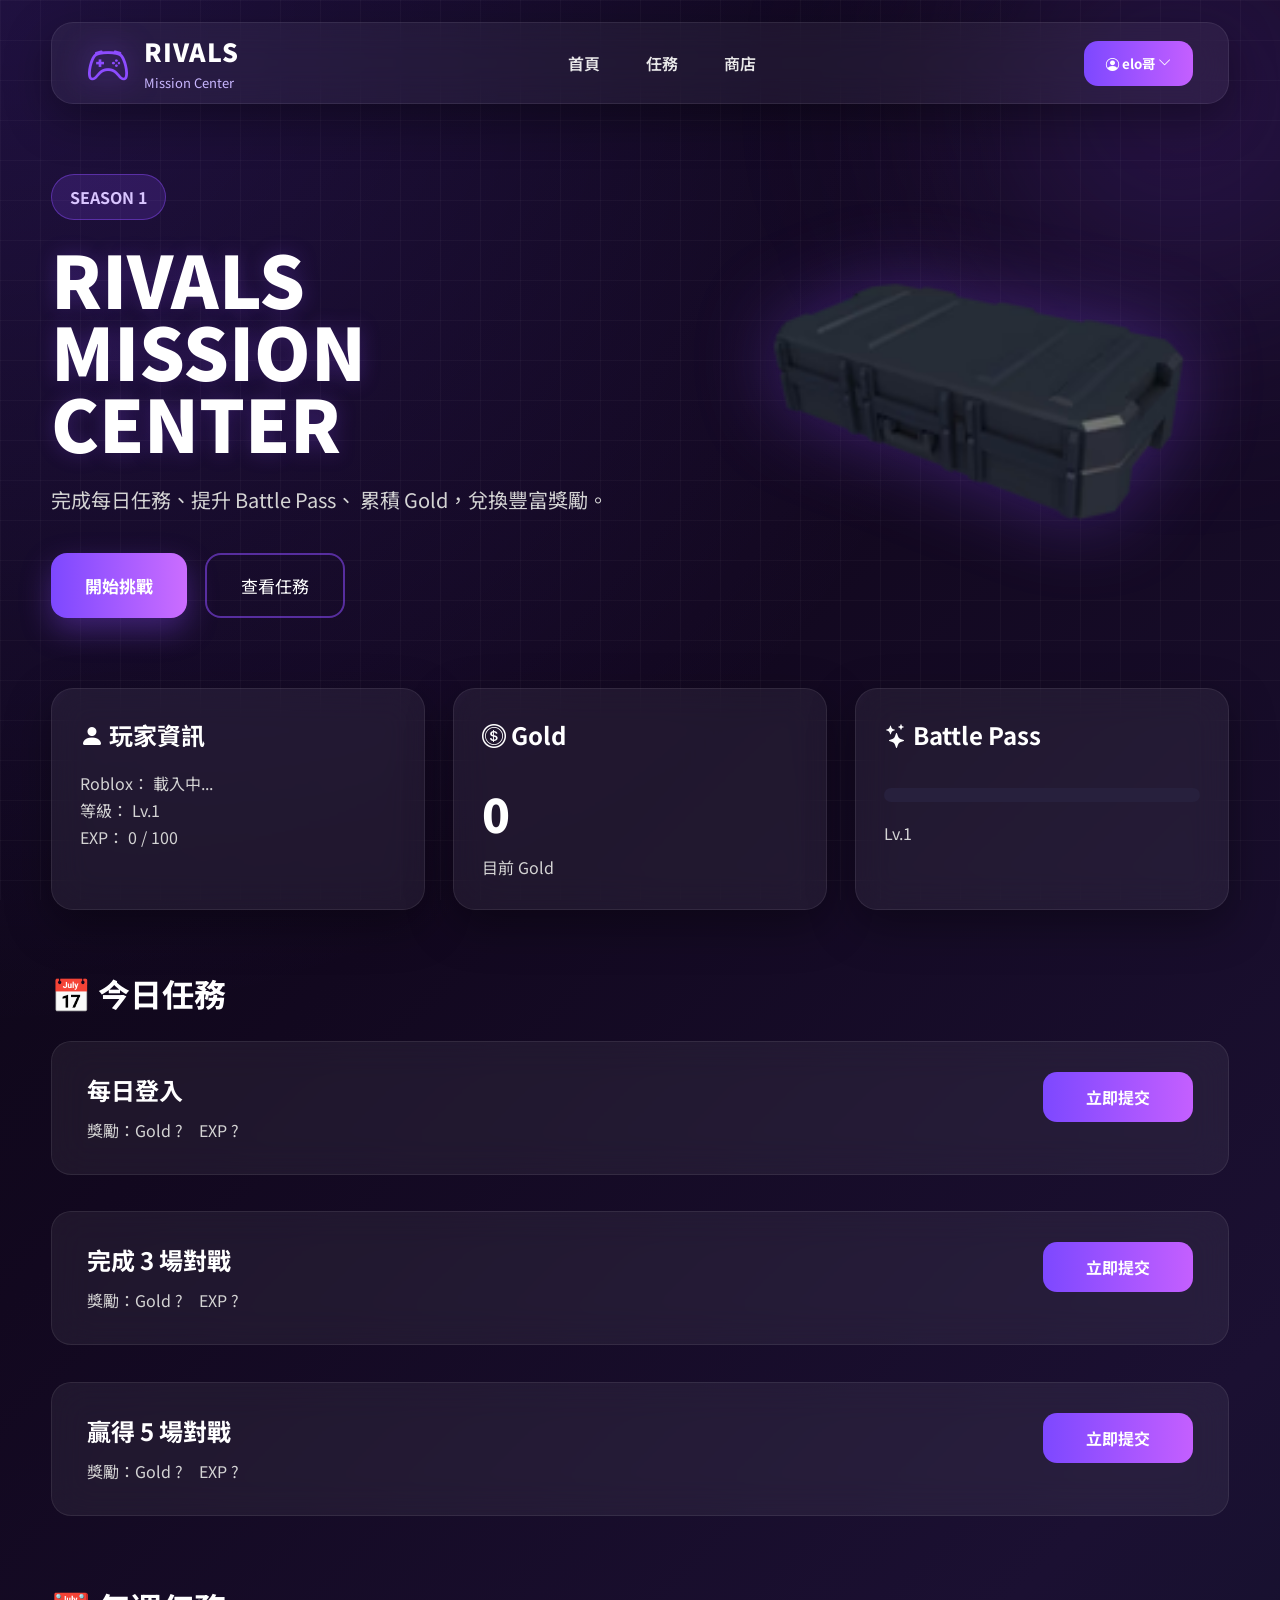
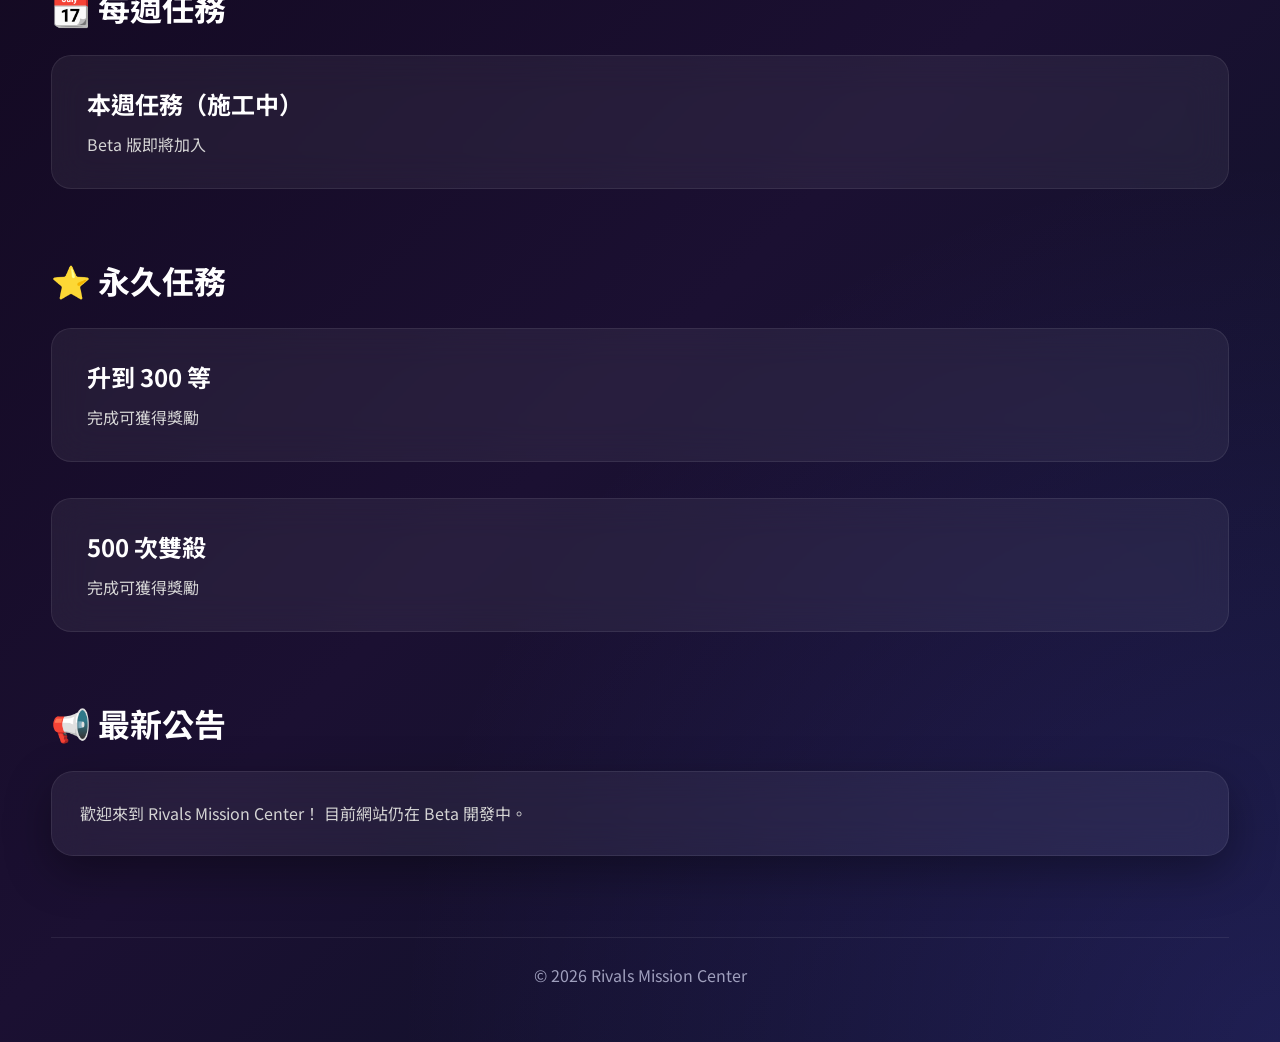
==== index.html @ f759c396 "Update index.html" ====
<!DOCTYPE html>
<html lang="zh-TW">

<head>

    <meta charset="UTF-8">

    <meta name="viewport" content="width=device-width, initial-scale=1.0">

    <title>Rivals Mission Center</title>

    <link rel="stylesheet" href="css/style.css">

    <link rel="stylesheet"
        href="https://cdn.jsdelivr.net/npm/bootstrap-icons@1.13.1/font/bootstrap-icons.min.css">

    <link href="https://fonts.googleapis.com/css2?family=Noto+Sans+TC:wght@300;400;500;700;900&display=swap"
        rel="stylesheet">

</head>

<body>

<!-- Navbar -->

<nav class="navbar">

    <a class="logo" href="index.html">

        <i class="bi bi-controller"></i>

        <div>

            <h2>RIVALS</h2>

            <span>Mission Center</span>

        </div>

    </a>

    <ul class="nav-links">

        <li><a href="index.html">首頁</a></li>

        <li><a href="missions.html">任務</a></li>

        <li><a href="shop.html">商店</a></li>

    </ul>

<div class="user-menu">

    <button class="btn"  id="userBtn">
        <i class="bi bi-person-circle"></i>
        <span id="username">elo哥</span>
        <i class="bi bi-chevron-down" id="dropdownArrow"></i>
    </button>

    <div class="dropdown-menu" id="dropdownMenu">

        <div class="dropdown-header">

            <i class="bi bi-person-circle"></i>

            <div>
                <h4 id="dropdownUsername">elo哥</h4>
                <span>Closed Beta</span>
            </div>

        </div>

        <hr>

        <a href="player.html">
            <i class="bi bi-person"></i>
            玩家中心
        </a>

        <button id="editProfileBtn">
            <i class="bi bi-pencil"></i>
            編輯資料
        </button>

        <hr>

        <button id="logoutBtn">
            <i class="bi bi-box-arrow-right"></i>
            登出
        </button>

    </div>

</div>

</nav>

<!-- Hero -->

<header class="hero">

    <div class="hero-left">

        <span class="season-badge">

            SEASON 1

        </span>

        <h1>

            RIVALS<br>

            MISSION CENTER

        </h1>

        <p>

            完成每日任務、提升 Battle Pass、
            累積 Gold，兌換豐富獎勵。

        </p>

        <div class="hero-buttons">

            <button id="startBtn">

                開始挑戰

            </button>

            <button
            class="outline-btn"
            onclick="window.location.href='missions.html'">

            查看任務

            </button>

        </div>

    </div>

    <div class="hero-right">

        <img src="images/items/skincase.png" alt="Skin Case">

    </div>

</header>

<main>

<!-- Dashboard -->

<section class="dashboard">

<div class="card">

<h2>

<i class="bi bi-person-fill"></i>

玩家資訊

</h2>

<p>
Roblox：
<span id="homeRoblox">
載入中...
</span>
</p>

<p>
等級：
<span id="homeLevel">
Lv.1
</span>
</p>

<p>
EXP：
<span id="homeExp">
0 / 100
</span>
</p>

</div>

<div class="card">

<h2>

<i class="bi bi-coin"></i>

Gold

</h2>

<h1 id="homeGold">

0

</h1>

<p>目前 Gold</p>

</div>

<div class="card">

<h2>

<i class="bi bi-stars"></i>

Battle Pass

</h2>

<div class="progress">

<div
class="progress-bar"
id="homeBPBar"
style="width:0%">
</div>

</div>

<p id="homeBPLevel">

Lv.1

</p>

</div>

</section>

<!-- Daily -->

<section class="mission-section">

<h2>

📅 今日任務

</h2>

<div class="mission-list">

<div class="mission">

<div>

<h3>每日登入</h3>

<p>獎勵：Gold ?　EXP ?</p>

</div>

<button class="btn" onclick="window.location.href='submit.html?id=D001'">

立即提交

</button>

</div>

<div class="mission">

<div>

<h3>完成 3 場對戰</h3>

<p>獎勵：Gold ?　EXP ?</p>

</div>

<button class="btn" onclick="window.location.href='submit.html?id=D002'">

立即提交

</button>

</div>

<div class="mission">

<div>

<h3>贏得 5 場對戰</h3>

<p>獎勵：Gold ?　EXP ?</p>

</div>

<button class="btn" onclick="window.location.href='submit.html?id=D003'">

立即提交

</button>

</div>

</div>

</section>

<!-- Weekly -->

<section class="mission-section">

<h2>

📆 每週任務

</h2>

<div class="mission-list">

<div class="mission">

<div>

<h3>本週任務（施工中）</h3>

<p>Beta 版即將加入</p>

</div>

</div>

</div>

</section>

<!-- Permanent -->

<section class="mission-section">

<h2>

⭐ 永久任務

</h2>

<div class="mission-list">

<div class="mission">

<div>

<h3>升到 300 等</h3>

<p>完成可獲得獎勵</p>

</div>

</div>

<div class="mission">

<div>

<h3>500 次雙殺</h3>

<p>完成可獲得獎勵</p>

</div>

</div>

</div>

</section>

<!-- Announcement -->

<section class="mission-section">

<h2>

📢 最新公告

</h2>

<div class="card">

<p>

歡迎來到 Rivals Mission Center！

目前網站仍在 Beta 開發中。

</p>

</div>

</section>

</main>

<footer>

<p>

© 2026 Rivals Mission Center

</p>

</footer>

<!-- Edit Profile Modal -->

<div class="modal" id="editModal">

    <div class="modal-content">

        <h2>編輯個人資料</h2>

        <label>暱稱：</label>
        <input type="text" id="editNickname">

        <label>Roblox 使用者名稱：</label>
        <input type="text" id="editRoblox">

        <label>Discord ID：</label>
        <input type="text" id="editDiscord">

        <div class="modal-buttons">

            <button id="cancelEdit">取消</button>

            <button class="btn" id="saveProfile">
                儲存
            </button>

        </div>

    </div>

</div>

<script src="js/script.js"></script>

</body>

</html>
---- css/style.css ----
/* ===========================================
   Rivals Mission Center
   Beta 3 UI
=========================================== */

@import url('https://fonts.googleapis.com/css2?family=Noto+Sans+TC:wght@300;400;500;700;900&display=swap');

*{

    margin:0;

    padding:0;

    box-sizing:border-box;

    font-family:"Noto Sans TC",sans-serif;

}

:root{

    --bg:#090714;

    --bg2:#130821;

    --card:rgba(255,255,255,.06);

    --border:rgba(255,255,255,.08);

    --primary:#8d4cff;

    --primary2:#c45fff;

    --text:#ffffff;

    --text2:#d4d4d4;

    --success:#45d483;

    --warning:#ffc247;

    --danger:#ff6464;

    --radius:22px;

    --shadow:0 15px 45px rgba(0,0,0,.35);

}

/* ===========================================
   Body
=========================================== */

html{

    scroll-behavior:smooth;

}

body{

    color:var(--text);

    background:

    radial-gradient(circle at top left,#7d3cff33,transparent 35%),

    radial-gradient(circle at bottom right,#6f4cff33,transparent 30%),

    linear-gradient(135deg,#080610,#12081f,#1b1032,#0b1327);

    min-height:100vh;

    overflow-x:hidden;

    position:relative;

}

/* ===========================================
   科技背景
=========================================== */

body::before{

    content:"";

    position:fixed;

    inset:0;

    background-image:

    linear-gradient(rgba(255,255,255,.03) 1px,transparent 1px),

    linear-gradient(90deg,rgba(255,255,255,.03) 1px,transparent 1px);

    background-size:40px 40px;

    pointer-events:none;

    z-index:-2;

}

body::after{

    content:"";

    position:fixed;

    width:700px;

    height:700px;

    background:radial-gradient(circle,#8d4cff33,transparent 70%);

    filter:blur(80px);

    top:-250px;

    right:-250px;

    z-index:-3;

}

/* ===========================================
   Scrollbar
=========================================== */

::-webkit-scrollbar{

    width:12px;

}

::-webkit-scrollbar-track{

    background:#120b20;

}

::-webkit-scrollbar-thumb{

    background:linear-gradient(

    180deg,

    #7d48ff,

    #c56fff

    );

    border-radius:999px;

}

::-webkit-scrollbar-thumb:hover{

    background:#b868ff;

}

/* ===========================================
   文字反白
=========================================== */

::selection{

    background:#8d4cff;

    color:white;

}

/* ===========================================
   共用
=========================================== */

img{

    max-width:100%;

    user-select:none;

}

button{

    font-family:inherit;

}

a{

    color:inherit;

    text-decoration:none;

}

main{

    width:92%;

    margin:auto;

}

/* ===========================================
   動畫
=========================================== */

@keyframes float{

    0%{

        transform:translateY(0px);

    }

    50%{

        transform:translateY(-10px);

    }

    100%{

        transform:translateY(0px);

    }

}

@keyframes fadeUp{

    from{

        opacity:0;

        transform:translateY(25px);

    }

    to{

        opacity:1;

        transform:translateY(0);

    }

}

@keyframes glow{

    0%{

        box-shadow:0 0 0 rgba(141,76,255,0);

    }

    50%{

        box-shadow:0 0 35px rgba(141,76,255,.45);

    }

    100%{

        box-shadow:0 0 0 rgba(141,76,255,0);

    }

}

/* ===========================================
   Navbar
=========================================== */

.navbar{

    width:min(1400px,92%);

    height:82px;

    margin:22px auto;

    padding:0 35px;

    display:flex;

    justify-content:space-between;

    align-items:center;

    background:rgba(255,255,255,.05);

    border:1px solid rgba(255,255,255,.08);

    backdrop-filter:blur(18px);

    border-radius:22px;

    box-shadow:var(--shadow);

    position:sticky;

    top:20px;

    z-index:999;

}

.logo{

    display:flex;

    align-items:center;

    gap:15px;

    transition:.3s;

}

.logo:hover{

    transform:scale(1.03);

}

.logo i{

    font-size:42px;

    color:var(--primary);

    filter:drop-shadow(0 0 15px rgba(141,76,255,.6));

}

.logo h2{

    font-size:25px;

    font-weight:900;

    letter-spacing:1px;

}

.logo span{

    font-size:13px;

    color:#c9b7ff;

}

.nav-links{

    display:flex;

    align-items:center;

    gap:10px;

    list-style:none;

}

.nav-links a{

    padding:12px 18px;

    border-radius:14px;

    color:#e9e9e9;

    transition:.25s;

    font-weight:600;

}

.nav-links a:hover{

    background:rgba(141,76,255,.18);

    color:white;

}

.nav-links a.active{

    background:linear-gradient(90deg,#7d48ff,#c45fff);

}

.login-btn{

    padding:13px 24px;

}

/* ===========================================
   Hero
=========================================== */

.hero{

    width:min(1400px,92%);

    margin:70px auto;

    display:grid;

    grid-template-columns:1.1fr .9fr;

    align-items:center;

    gap:60px;

    animation:fadeUp .8s ease;

}

.hero-left{

    display:flex;

    flex-direction:column;

}

.season-badge{

    display:inline-flex;

    align-items:center;

    width:max-content;

    padding:10px 18px;

    border-radius:999px;

    background:rgba(141,76,255,.18);

    border:1px solid rgba(141,76,255,.45);

    color:#d9c5ff;

    margin-bottom:22px;

    font-weight:700;

}

.hero h1{

    font-size:72px;

    line-height:1;

    font-weight:900;

    margin-bottom:24px;

    text-shadow:0 0 20px rgba(141,76,255,.25);

}

.hero p{

    font-size:20px;

    color:var(--text2);

    line-height:1.8;

    max-width:620px;

    margin-bottom:35px;

}

.hero-buttons{

    display:flex;

    gap:18px;

    flex-wrap:wrap;

}

.hero-buttons button{

    cursor:pointer;

    transition:.25s;

}

.hero-buttons button:hover{

    transform:translateY(-4px);

}

.hero-buttons button:active{

    transform:scale(.96);

}

#startBtn{

    border:none;

    padding:18px 34px;

    border-radius:16px;

    color:white;

    font-size:17px;

    font-weight:700;

    background:linear-gradient(90deg,#7d48ff,#cb6dff);

    box-shadow:0 12px 30px rgba(141,76,255,.35);

}

.outline-btn{

    border:2px solid rgba(141,76,255,.55);

    background:transparent;

    color:white;

    padding:18px 34px;

    border-radius:16px;

    font-size:17px;

}

.outline-btn:hover{

    background:rgba(141,76,255,.12);

}

.hero-right{

    display:flex;

    justify-content:center;

    align-items:center;

}

.hero-right img{

    width:430px;

    animation:float 4s ease-in-out infinite;

    filter:drop-shadow(0 0 40px rgba(141,76,255,.35));

}

/* ===========================================
   Dashboard
=========================================== */

.dashboard{

    display:grid;

    grid-template-columns:repeat(auto-fit,minmax(280px,1fr));

    gap:28px;

    margin-bottom:60px;

    align-items:stretch;

}

/* ===========================================
   Card
=========================================== */

.card{

    background:var(--card);

    border:1px solid var(--border);

    border-radius:var(--radius);

    padding:28px;

    backdrop-filter:blur(18px);

    transition:.3s;

    box-shadow:var(--shadow);

    overflow:hidden;

    position:relative;

    display:flex;

    flex-direction:column;

    height:100%;

}

.card::before{

    content:"";

    position:absolute;

    left:-40%;

    top:-60%;

    width:180px;

    height:180px;

    background:radial-gradient(circle,#8d4cff33,transparent 70%);

    transition:.4s;

}

.card:hover{

    transform:translateY(-8px);

    border-color:#8d4cff;

    box-shadow:

    0 20px 45px rgba(0,0,0,.35),

    0 0 35px rgba(141,76,255,.22);

}

.card:hover::before{

    transform:scale(1.3);

}

.card h1{

    font-size:46px;

    margin-top:10px;

    margin-bottom:8px;

    font-weight:900;

}

.card h2{

    font-size:24px;

    margin-bottom:18px;

}

.card h3{

    margin-bottom:12px;

}

.card p{

    color:var(--text2);

    line-height:1.7;

}

.card ul{

    padding-left:18px;

    line-height:2;

}

/* ===========================================
   Progress Bar
=========================================== */

.progress{

    width:100%;

    height:14px;

    background:#27203d;

    border-radius:999px;

    overflow:hidden;

    margin:18px 0;

}

.progress-bar{

    width:0%;

    height:100%;

    border-radius:999px;

    background:

    linear-gradient(

    90deg,

    #7d48ff,

    #c45fff,

    #ff7de3

    );

    transition:.5s;

    box-shadow:0 0 18px rgba(141,76,255,.45);

}

/* ===========================================
   Mission
=========================================== */

.mission-section{

    margin-bottom:60px;

}

.mission-section h2{

    font-size:32px;

    margin-bottom:25px;

}

.mission-list{

    display:flex;

    flex-direction:column;

    gap:28px;

}

.mission{

    background:var(--card);

    border:1px solid var(--border);

    border-radius:20px;

    padding:30px 35px;

    display:flex;

    justify-content:space-between;

    align-items:flex-start;

    gap:30px;

    margin-bottom:8px;

    transition:.3s;

    backdrop-filter:blur(18px);

}

.mission:hover{

    transform:translateY(-4px);

    border-color:#8d4cff;

    box-shadow:0 0 30px rgba(141,76,255,.18);

}

.mission h3{

    margin-bottom:8px;

}

.mission small{

    display:block;

    margin-top:10px;

    color:#c9b7ff;

}

.mission h3{

    font-size:24px;

    margin-bottom:10px;

    font-weight:700;

}

.mission p{

    margin-top:6px;

    color:var(--text2);

    line-height:1.7;

}

.mission button{

    min-width:150px;

    height:50px;

    font-size:16px;

    flex-shrink:0;

}

/* ===========================
   Primary Button
=========================== */

.btn{

    border:none;

    cursor:pointer;

    color:white;

    font-weight:700;

    padding:13px 22px;

    border-radius:14px;

    background:linear-gradient(
        90deg,
        #7d48ff,
        #c45fff
    );

    transition:.25s;

}

.btn:hover{

    transform:translateY(-3px);

    box-shadow:0 10px 25px rgba(141,76,255,.35);

}

.btn:active{

    transform:scale(.96);

}

/* ===========================================
   Shop
=========================================== */

.shop-btn{

    width:100%;

    margin-top:18px;

}

.discount-tag{

    display:inline-block;

    margin-top:12px;

    padding:7px 14px;

    border-radius:999px;

    background:#ffb34722;

    border:1px solid #ffb34766;

    color:#ffd47c;

    font-size:14px;

    font-weight:700;

}

/* ===========================================
   Input
=========================================== */

input{

    width:100%;

    padding:15px 18px;

    border-radius:15px;

    border:1px solid rgba(255,255,255,.12);

    background:rgba(255,255,255,.05);

    color:white;

    outline:none;

    transition:.25s;

    font-size:16px;

}

input:focus{

    border-color:#8d4cff;

    box-shadow:0 0 20px rgba(141,76,255,.25);

}

/* ===========================================
   Footer
=========================================== */

footer{

    width:min(1400px,92%);

    margin:80px auto 30px;

    padding:25px;

    text-align:center;

    color:#9f9fbd;

    border-top:1px solid rgba(255,255,255,.08);

}

/* ===========================================
   Image Hover
=========================================== */

.card img{

    transition:.35s;

}

.card:hover img{

    transform:scale(1.06) rotate(-2deg);

}

/* ===========================================
   Link
=========================================== */

a{

    transition:.25s;

}

a:hover{

    color:#d4b2ff;

}

/* ===========================================
   Glass Section
=========================================== */

.mission-section{

    animation:fadeUp .6s ease;

}

/* ===========================================
   Login Page
=========================================== */

.login-page{

    min-height:75vh;

    display:flex;

    justify-content:center;

    align-items:center;

}

.login-card{

    width:min(480px,95%);

    background:var(--card);

    border:1px solid var(--border);

    border-radius:24px;

    backdrop-filter:blur(20px);

    padding:40px;

    box-shadow:var(--shadow);

}

.login-card h2{

    text-align:center;

    margin-bottom:20px;

}

.login-card p{

    color:var(--text2);

    text-align:center;

    margin-bottom:20px;

}

.login-card input{

    margin-bottom:20px;

}

.login-card button{

    width:100%;

}

/* ===========================================
   Fixed Beta Tag
=========================================== */

.beta-tag{

    position:fixed;

    right:20px;

    bottom:20px;

    background:linear-gradient(90deg,#7d48ff,#c45fff);

    color:white;

    padding:10px 18px;

    border-radius:999px;

    font-size:14px;

    font-weight:700;

    box-shadow:0 10px 30px rgba(141,76,255,.4);

    z-index:9999;

}

/* ===========================================
   Responsive
=========================================== */

@media(max-width:1100px){

.hero{

grid-template-columns:1fr;

text-align:center;

}

.hero-left{

align-items:center;

}

.hero-buttons{

justify-content:center;

}

.hero-right{

margin-top:20px;

}

.hero-right img{

width:320px;

}

}

@media(max-width:900px){

.nav-links{

display:none;

}

.navbar{

padding:0 20px;

}

.logo h2{

font-size:20px;

}

.hero h1{

font-size:52px;

}

.hero p{

font-size:17px;

}

.dashboard{

grid-template-columns:1fr;

}

.mission{

flex-direction:column;

align-items:flex-start;

}

.mission button{

width:100%;

margin-top:15px;

}

}

@media(max-width:600px){

.navbar{

height:72px;

}

.hero{

margin:40px auto;

}

.hero h1{

font-size:40px;

}

.card{

padding:20px;

}

.btn{

    width:100%;

}

.login-btn{

padding:10px 18px;

}

}

/* ===========================================
   Smooth Animation
=========================================== */

.card,
.mission,
.btn,
input,
img{

    will-change:transform;

}

/* ===========================================
   END
=========================================== */

/* ===========================
   Player Dropdown
=========================== */

.user-menu{
    position: relative;
}

.dropdown-menu{

    position: absolute;
    top: calc(100% + 12px);
    right: 0;

    width: 260px;

    background: rgba(18,12,30,.96);
    backdrop-filter: blur(20px);

    border: 1px solid rgba(141,76,255,.35);
    border-radius: 20px;

    overflow: hidden;

    box-shadow:
        0 15px 40px rgba(0,0,0,.35),
        0 0 25px rgba(141,76,255,.15);

    display: none;

    animation: fadeUp .25s ease;

    z-index: 9999;

}

.dropdown-menu.show{
    display:flex;
    flex-direction:column;
}

.dropdown-menu a,
.dropdown-menu button{

    width:100%;

    display:flex;
    align-items:center;
    gap:12px;

    padding:16px 22px;

    background:transparent !important;

    border:none;

    border-radius:0;

    color:white;

    font-size:16px;

    font-weight:600;

    text-align:left;

    cursor:pointer;

    box-shadow:none !important;

    transform:none !important;

    transition:.25s;

}

.dropdown-menu a:hover,
.dropdown-menu button:hover{

    background:rgba(141,76,255,.15);

}

.dropdown-menu button:active{

    transform:none !important;

}

.dropdown-menu hr{

    margin:8px 18px;

    border:none;

    border-top:1px solid rgba(255,255,255,.08);

}

/* 玩家資訊 */

.dropdown-header{

    display:flex;
    align-items:center;
    gap:14px;

    padding:18px;

}

.dropdown-header i{

    font-size:42px;

    color:var(--primary);

}

.dropdown-header h4{

    margin:0;
    font-size:17px;
    font-weight:700;

}

.dropdown-header span{

    font-size:13px;
    color:#b8b8d0;

}

/* ===========================
   Dropdown Arrow
=========================== */

#dropdownArrow{

    display:inline-flex;

    align-items:center;

    justify-content:center;

    transition:transform .25s ease;

}

#dropdownArrow.rotate{

    transform:rotate(180deg);

}

/* ===========================
   Edit Profile Modal
=========================== */

.modal{

    position:fixed;

    inset:0;

    background:rgba(0,0,0,.55);

    backdrop-filter:blur(8px);

    display:none;

    justify-content:center;

    align-items:center;

    z-index:99999;

}

.modal.show{

    display:flex;

}

.modal-content{

    width:min(500px,92%);

    background:rgba(20,15,35,.95);

    border:1px solid rgba(141,76,255,.3);

    border-radius:22px;

    padding:30px;

    box-shadow:0 20px 50px rgba(0,0,0,.45);

}

.modal-content h2{

    margin-bottom:25px;

    text-align:center;

}

.modal-content label{

    display:block;

    margin-top:18px;
    margin-bottom:8px;

    color:#d8d8ff;

}

.modal-buttons{

    display:flex;

    justify-content:flex-end;

    gap:12px;

    margin-top:30px;

}

#cancelEdit{

    background:rgba(255,255,255,.08);

}

#editModal{
    display:none !important;
}

#editModal.show{
    display:flex !important;
}

/* ==========================
   Submit Page
========================== */

.submit-info{

    display:flex;
    flex-direction:column;
    gap:18px;
    margin:25px 0;

}

.submit-item{

    background:#141414;
    border:1px solid rgba(255,255,255,.08);
    border-radius:12px;
    padding:18px;
    transition:.25s;

}

.submit-item:hover{

    border-color:#8b5cf6;
    transform:translateY(-2px);

}

.submit-item span{

    display:block;
    color:#9ca3af;
    font-size:.9rem;
    margin-bottom:8px;

}

.submit-item strong{

    color:white;
    font-size:1.1rem;
    font-weight:700;

}

.submit-note{

    text-align:center;
    color:#bcbcbc;
    margin:20px 0;
    line-height:1.7;

}

.submit-buttons{

    display:flex;
    justify-content:center;
    gap:16px;
    margin-top:20px;
    flex-wrap:wrap;

}

.submit-buttons button{

    min-width:180px;

}

.submit-buttons .btn{

    font-size:1rem;
    padding:14px 24px;

}

.submit-buttons .outline-btn{

    font-size:1rem;
    padding:14px 24px;

}

.card hr{

    border:none;
    border-top:1px solid rgba(255,255,255,.08);
    margin:22px 0;

}
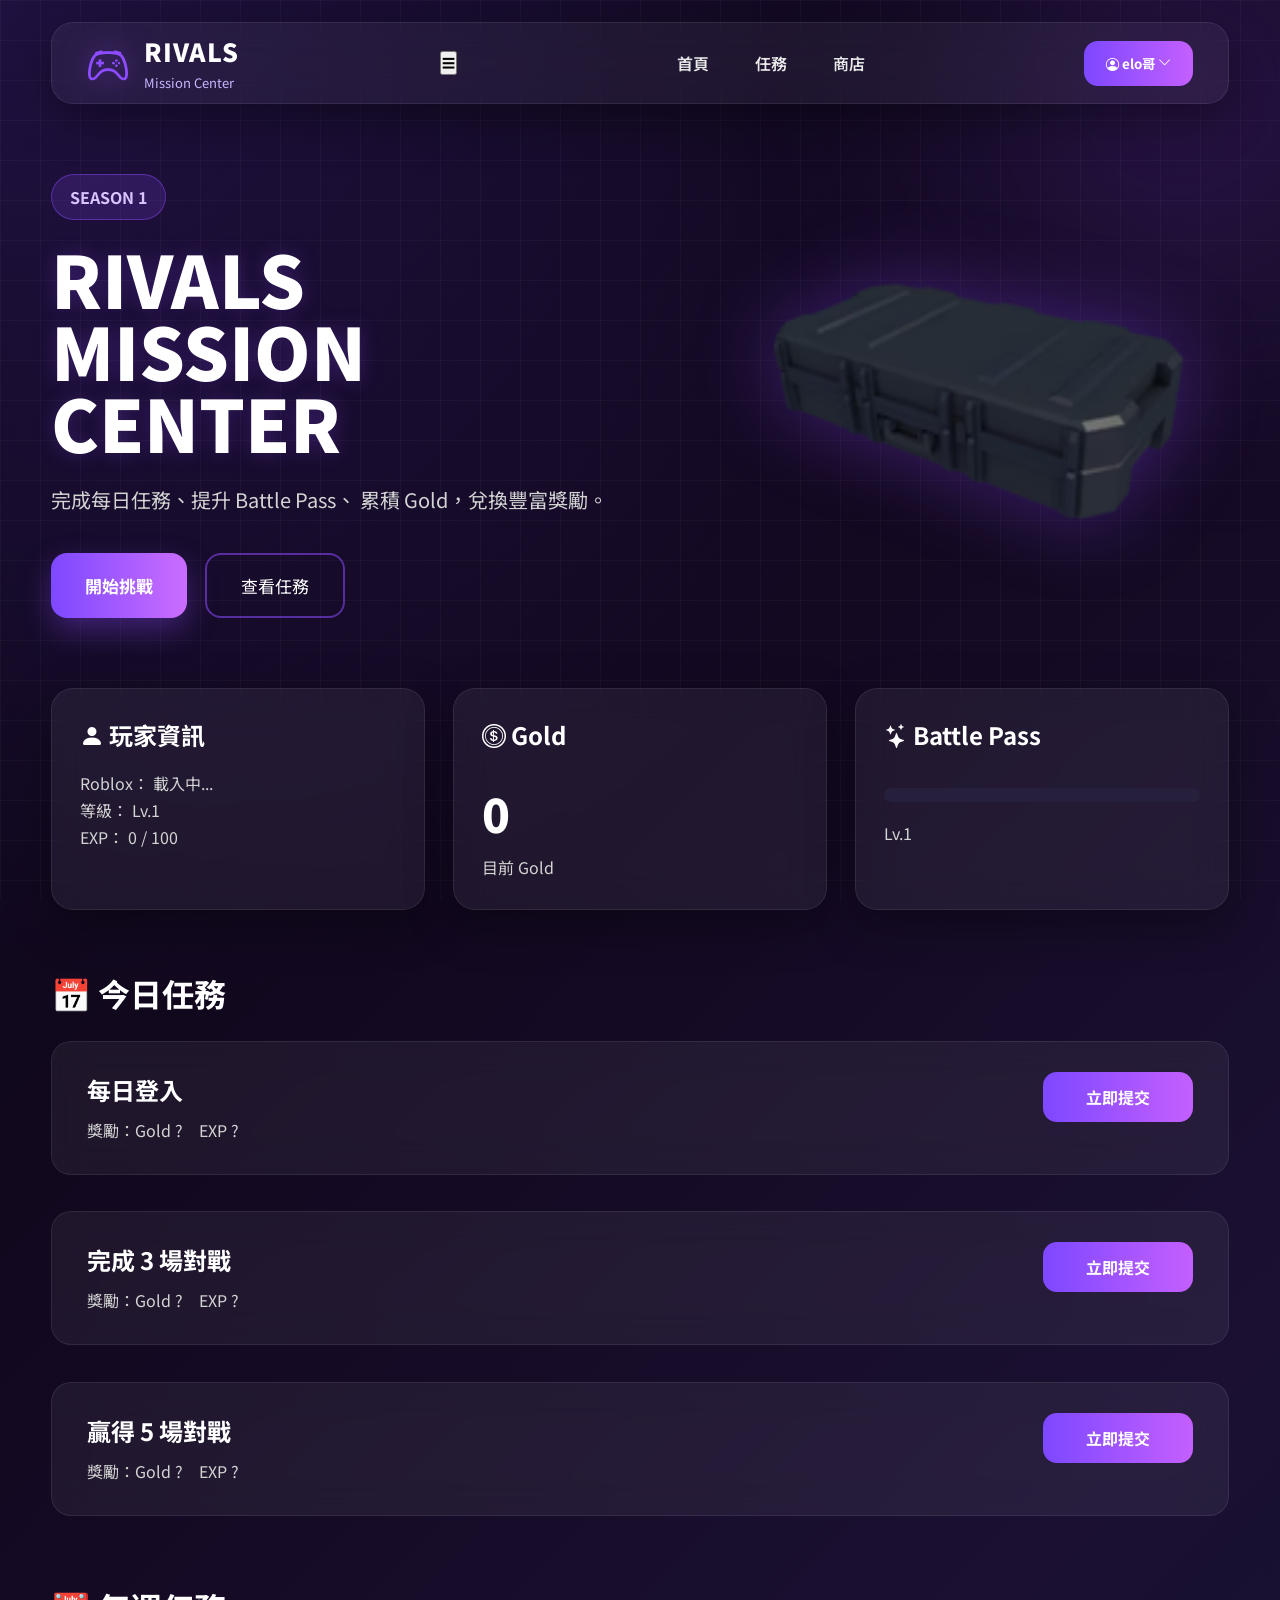
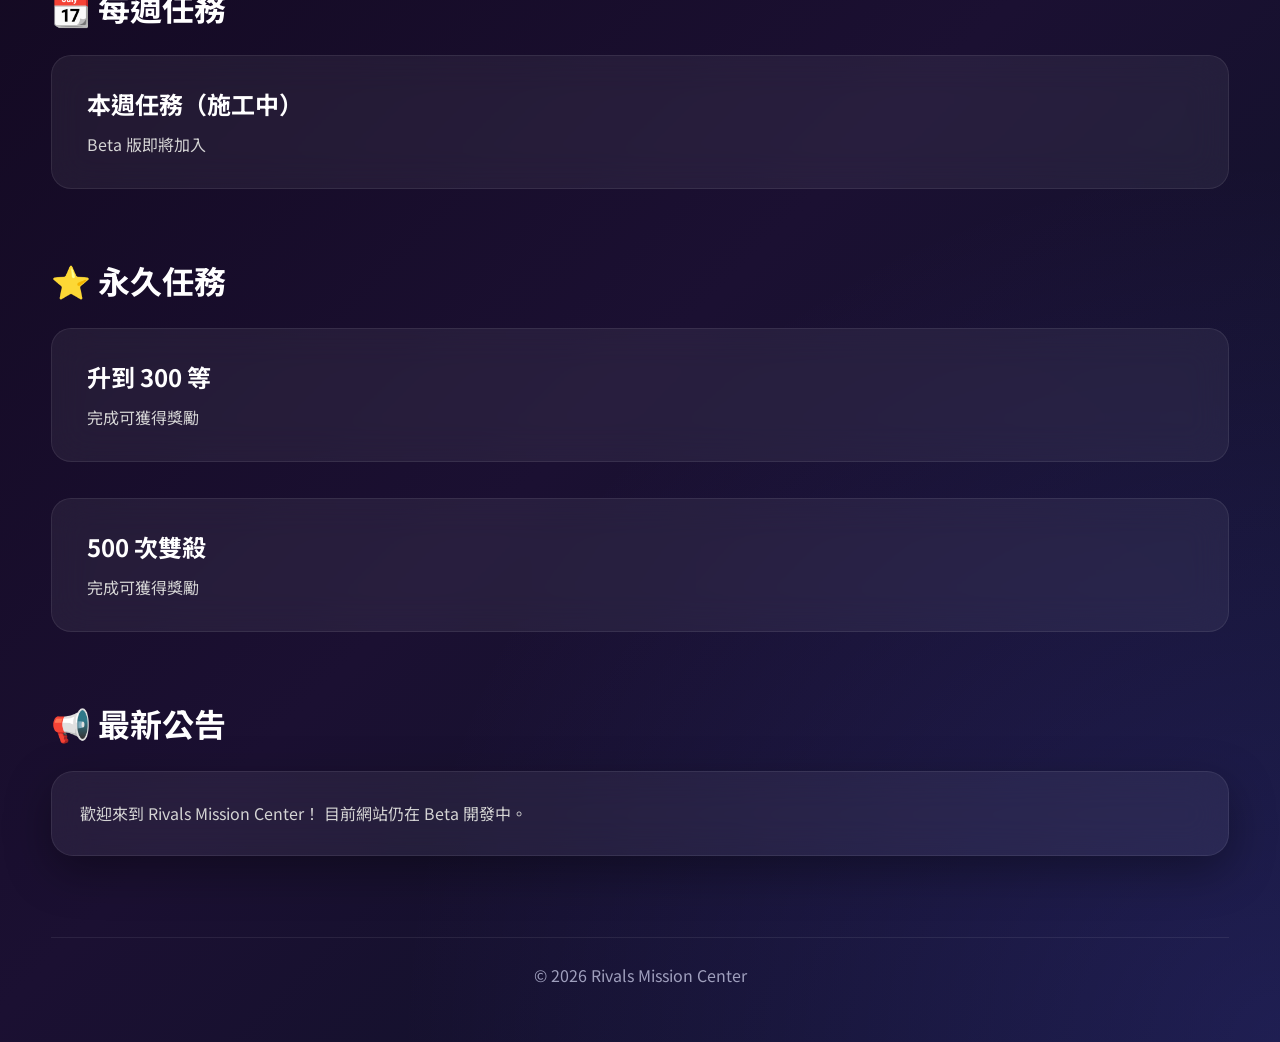
==== commit 59aee8e1: "Update index.html" ====
--- a/index.html
+++ b/index.html
@@ -39,6 +39,10 @@
 
     </a>
 
+    <button id="menuBtn" class="menu-btn">
+        ☰
+    </button>
+    
     <ul class="nav-links">
 
         <li><a href="index.html">首頁</a></li>
--- a/css/style.css
+++ b/css/style.css
@@ -1181,89 +1181,125 @@
 
 @media(max-width:900px){
 
+.navbar{
+
+flex-wrap:wrap;
+
+height:auto;
+
+padding:15px 20px;
+
+gap:15px;
+
+}
+
 .nav-links{
 
-display:none;
-
-}
+display:flex;
+
+width:100%;
+
+justify-content:center;
+
+flex-wrap:wrap;
+
+gap:8px;
+
+order:3;
+
+}
+
+.nav-links a{
+
+padding:10px 14px;
+
+font-size:14px;
+
+}
+
+.logo h2{
+
+font-size:20px;
+
+}
+
+.hero h1{
+
+font-size:52px;
+
+}
+
+.hero p{
+
+font-size:17px;
+
+}
+
+.dashboard{
+
+grid-template-columns:1fr;
+
+}
+
+.mission{
+
+flex-direction:column;
+
+align-items:flex-start;
+
+}
+
+.mission button{
+
+width:100%;
+
+margin-top:15px;
+
+}
+
+}
+
+@media(max-width:600px){
 
 .navbar{
 
-padding:0 20px;
+padding:15px;
 
 }
 
 .logo h2{
 
-font-size:20px;
+font-size:18px;
+
+}
+
+.logo span{
+
+font-size:11px;
+
+}
+
+.hero{
+
+margin:40px auto;
 
 }
 
 .hero h1{
 
-font-size:52px;
-
-}
-
-.hero p{
-
-font-size:17px;
-
-}
-
-.dashboard{
-
-grid-template-columns:1fr;
-
-}
-
-.mission{
-
-flex-direction:column;
-
-align-items:flex-start;
-
-}
-
-.mission button{
+font-size:40px;
+
+}
+
+.card{
+
+padding:20px;
+
+}
+
+.btn{
 
 width:100%;
-
-margin-top:15px;
-
-}
-
-}
-
-@media(max-width:600px){
-
-.navbar{
-
-height:72px;
-
-}
-
-.hero{
-
-margin:40px auto;
-
-}
-
-.hero h1{
-
-font-size:40px;
-
-}
-
-.card{
-
-padding:20px;
-
-}
-
-.btn{
-
-    width:100%;
 
 }
 
@@ -1633,3 +1669,41 @@
     margin:22px 0;
 
 }
+
+@media (max-width: 768px) {
+
+    .navbar {
+
+        flex-wrap: wrap;
+
+        height: auto;
+
+        padding: 15px;
+
+    }
+
+    .nav-links {
+
+        width: 100%;
+
+        justify-content: center;
+
+        margin-top: 10px;
+
+    }
+
+}
+
+@media (max-width: 900px){
+
+    .user-menu{
+
+        width:100%;
+
+        display:flex;
+
+        justify-content:center;
+
+    }
+
+}
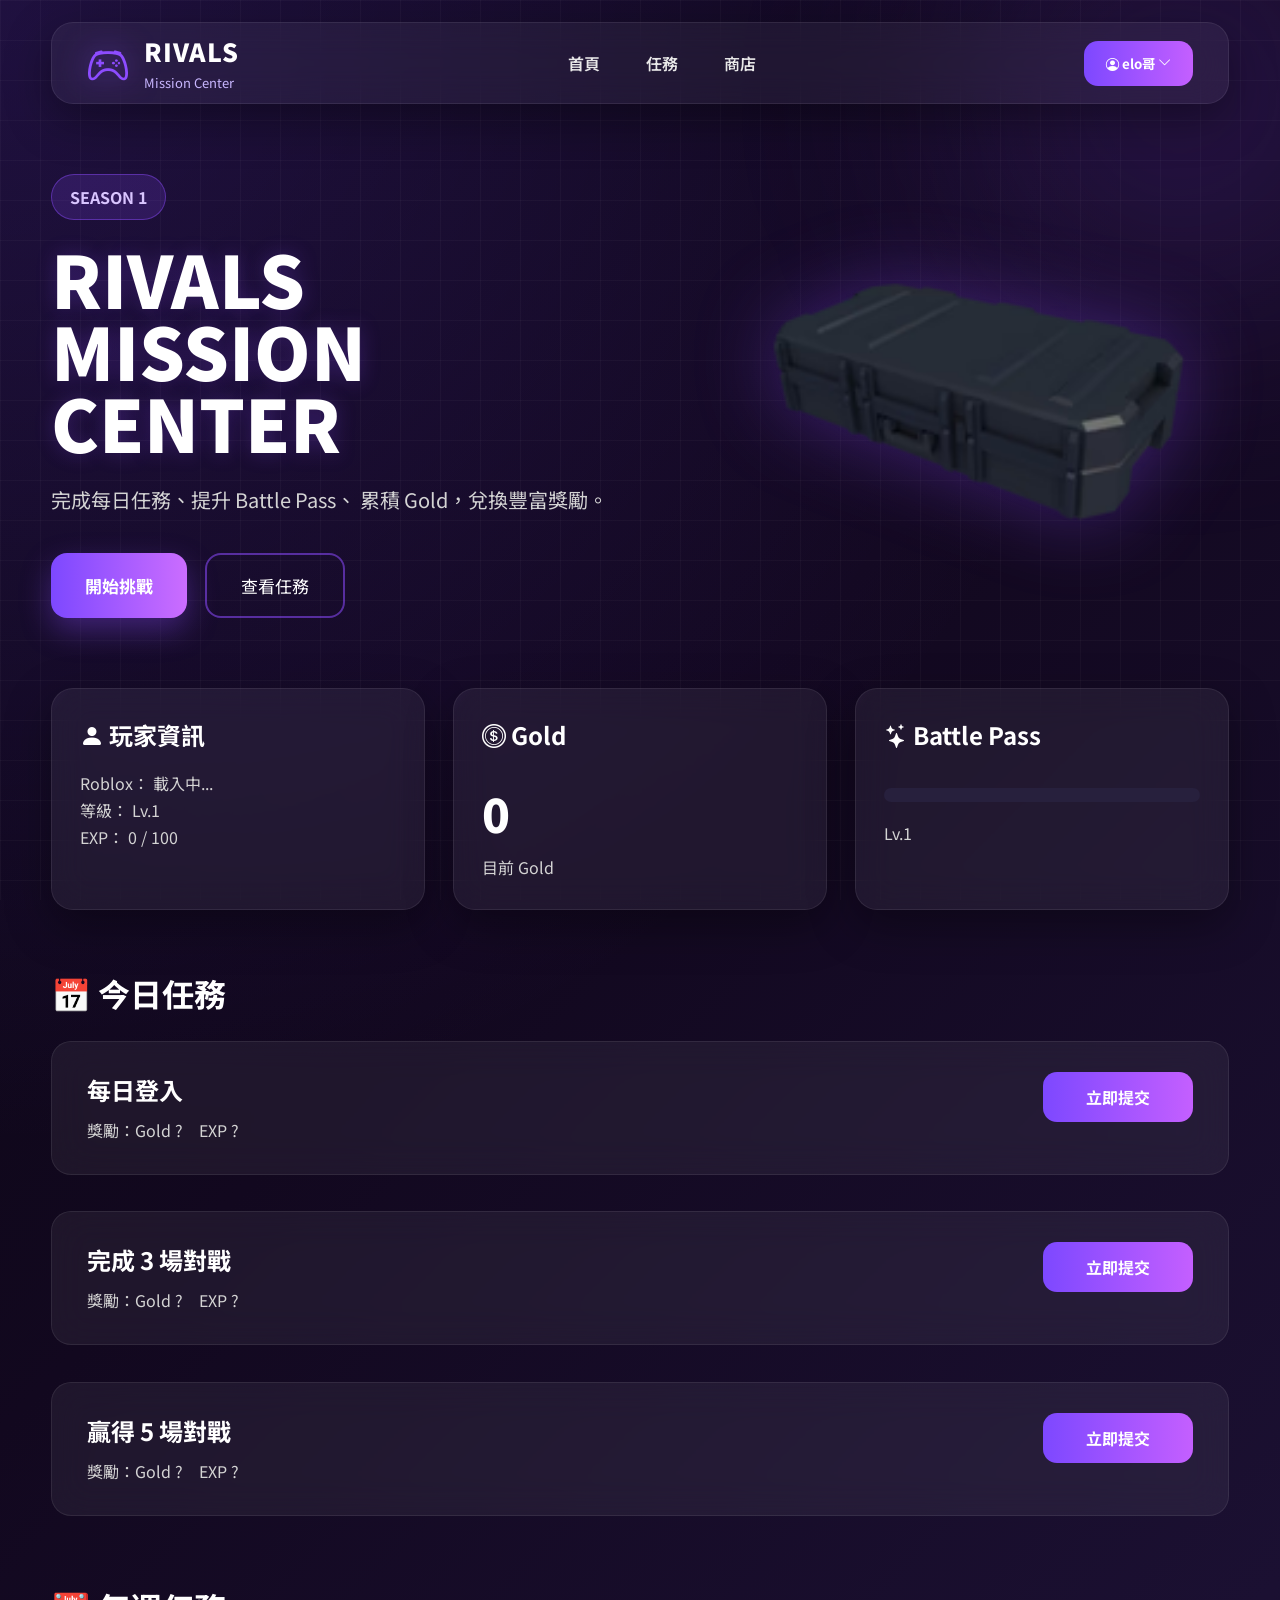
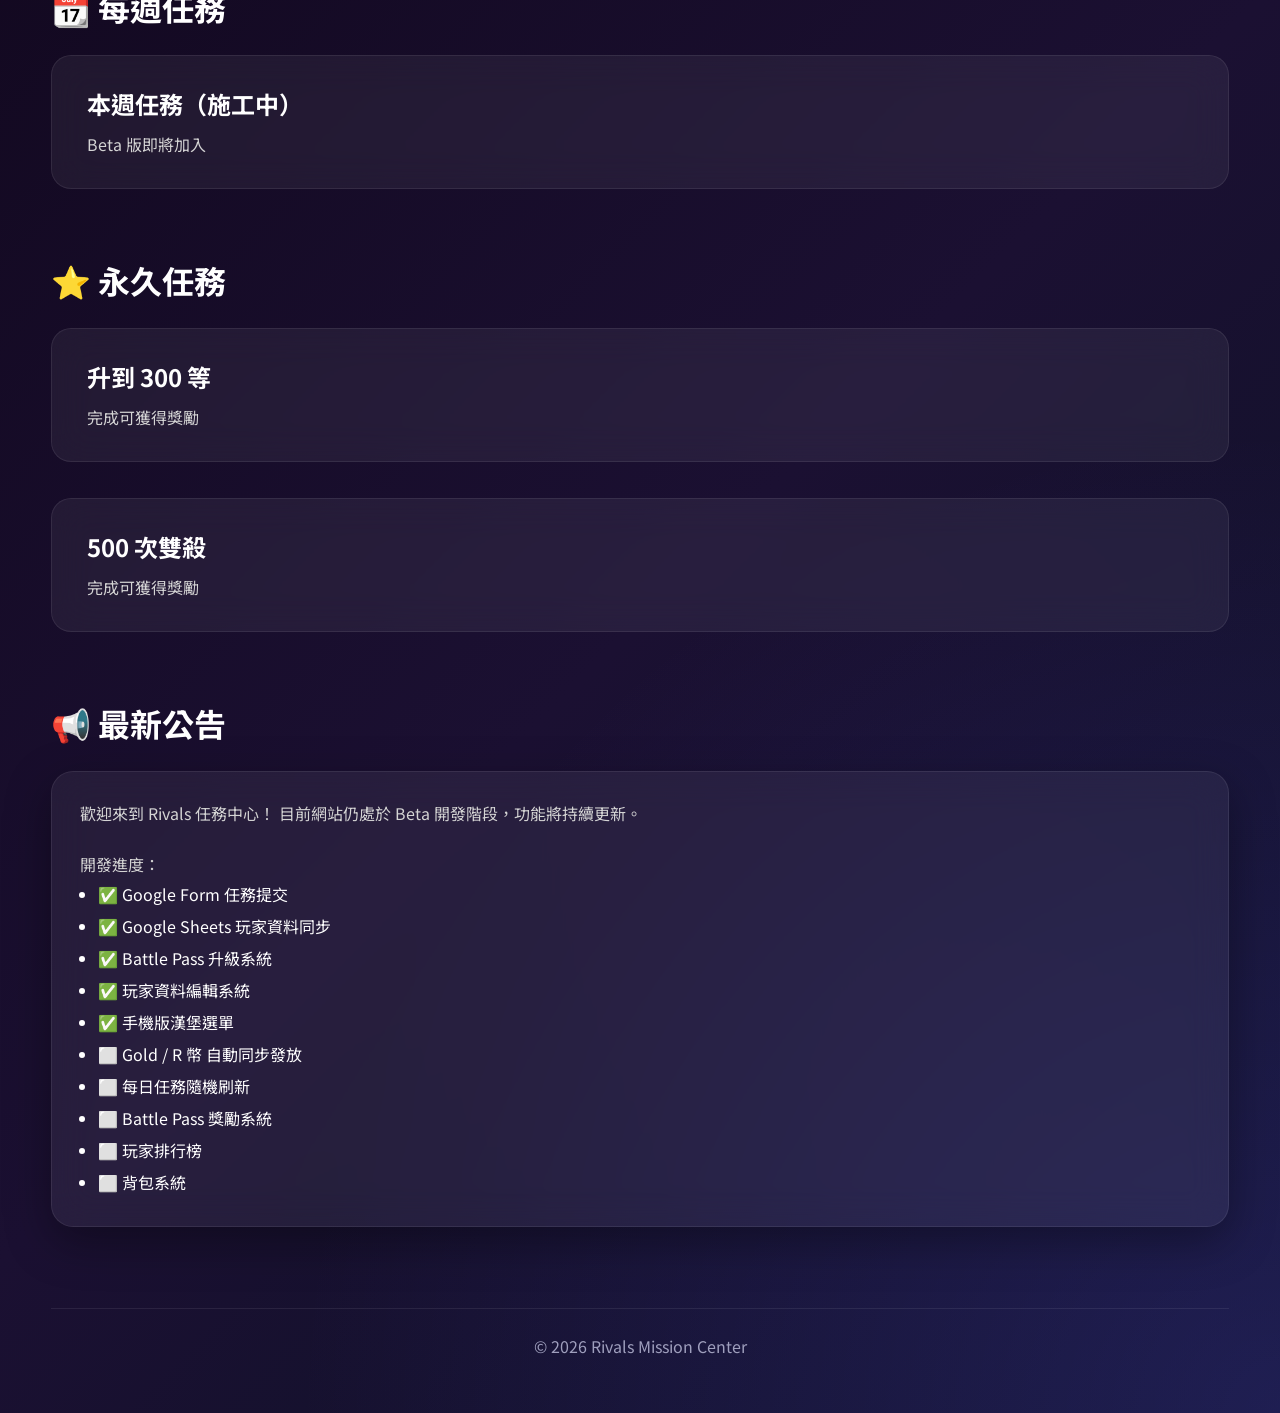
==== commit 95e73e5c: "Update index.html" ====
--- a/index.html
+++ b/index.html
@@ -395,11 +395,43 @@
 
 <p>
 
-歡迎來到 Rivals Mission Center！
-
-目前網站仍在 Beta 開發中。
-
-</p>
+歡迎來到 Rivals 任務中心！
+
+目前網站仍處於 Beta 開發階段，功能將持續更新。
+
+</p>
+
+<br>
+
+<p>
+
+開發進度：
+
+</p>
+
+<ul>
+
+<li>✅ Google Form 任務提交</li>
+
+<li>✅ Google Sheets 玩家資料同步</li>
+
+<li>✅ Battle Pass 升級系統</li>
+
+<li>✅ 玩家資料編輯系統</li>
+
+<li>✅ 手機版漢堡選單</li>
+
+<li>⬜ Gold / R 幣 自動同步發放</li>
+
+<li>⬜ 每日任務隨機刷新</li>
+
+<li>⬜ Battle Pass 獎勵系統</li>
+
+<li>⬜ 玩家排行榜</li>
+
+<li>⬜ 背包系統</li>
+
+</ul>
 
 </div>
 
--- a/css/style.css
+++ b/css/style.css
@@ -1707,3 +1707,51 @@
     }
 
 }
+
+/* ==========================
+   Mobile Menu
+========================== */
+
+.menu-btn{
+
+    display:none;
+
+    border:none;
+
+    background:none;
+
+    color:white;
+
+    font-size:28px;
+
+    cursor:pointer;
+
+}
+
+@media(max-width:900px){
+
+    .menu-btn{
+
+        display:block;
+
+    }
+
+    .nav-links{
+
+        display:none;
+
+        width:100%;
+
+        flex-direction:column;
+
+        margin-top:10px;
+
+    }
+
+    .nav-links.show{
+
+        display:flex;
+
+    }
+
+}
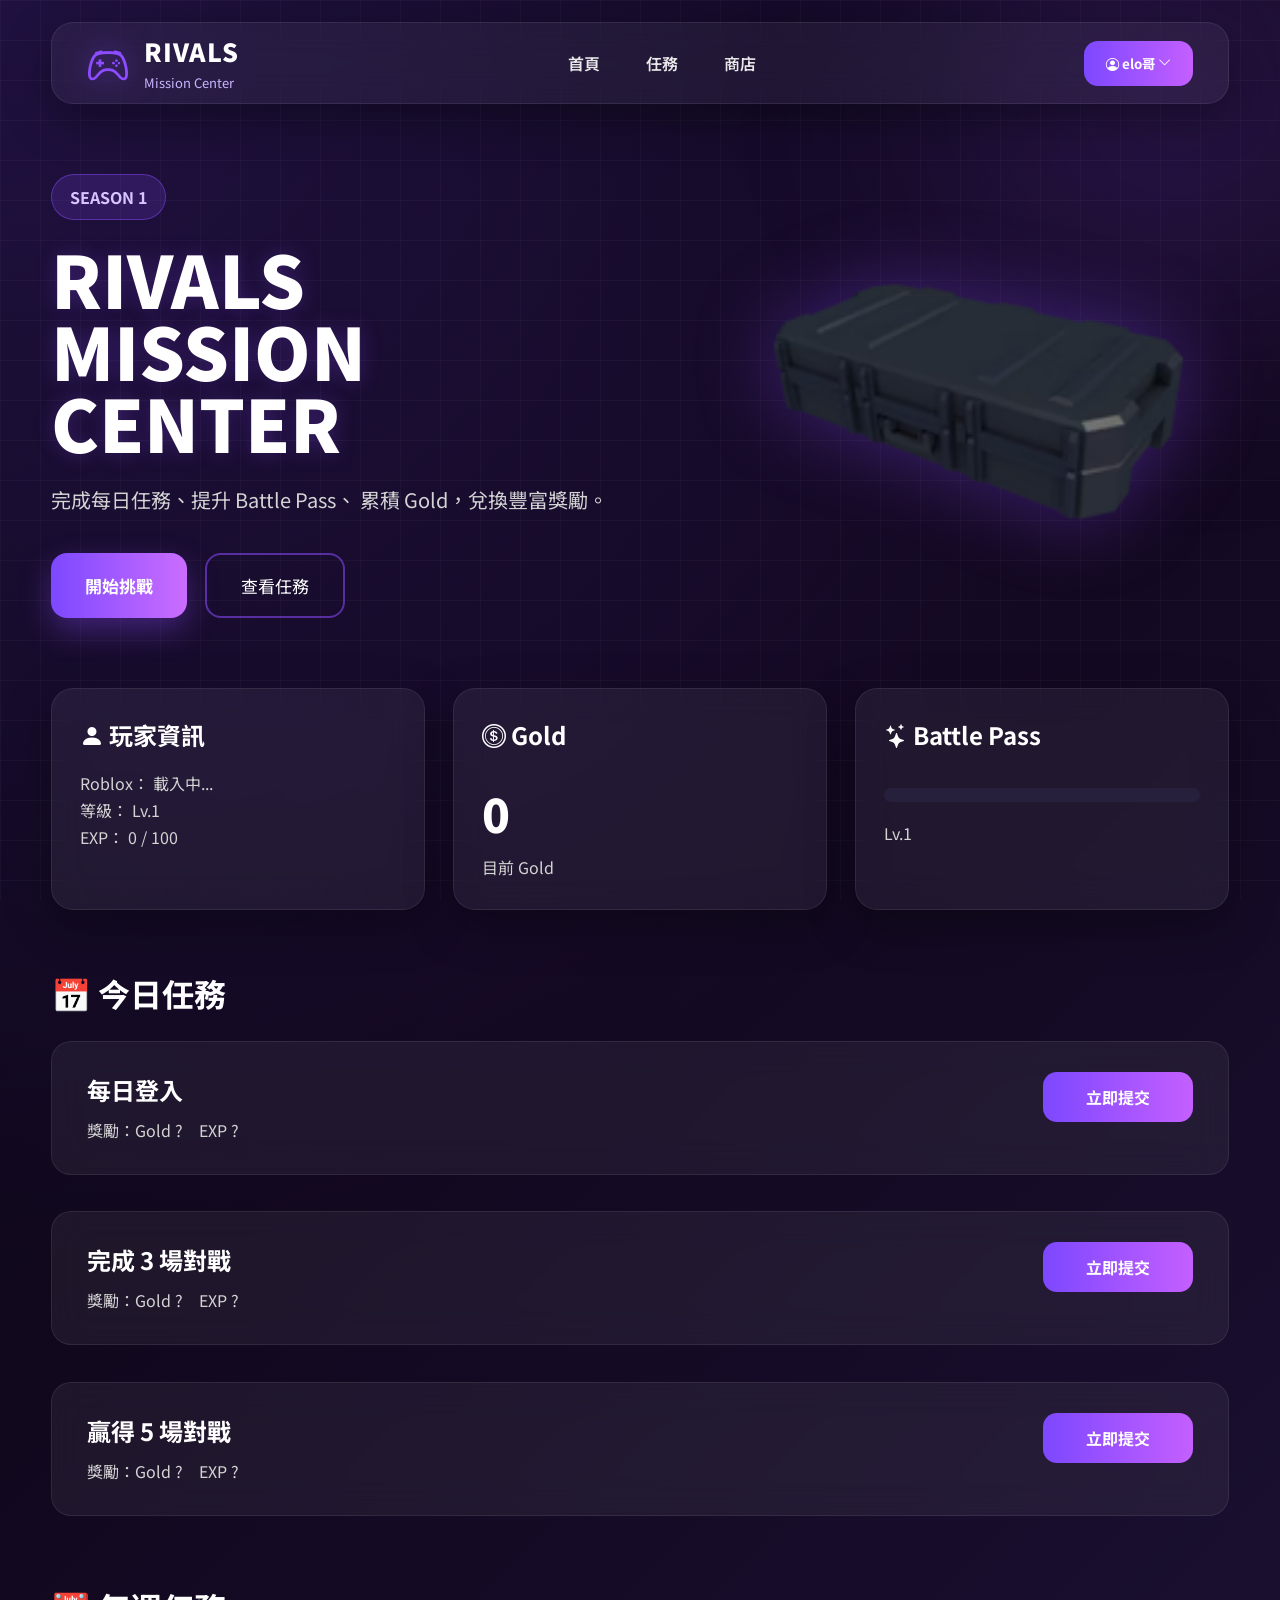
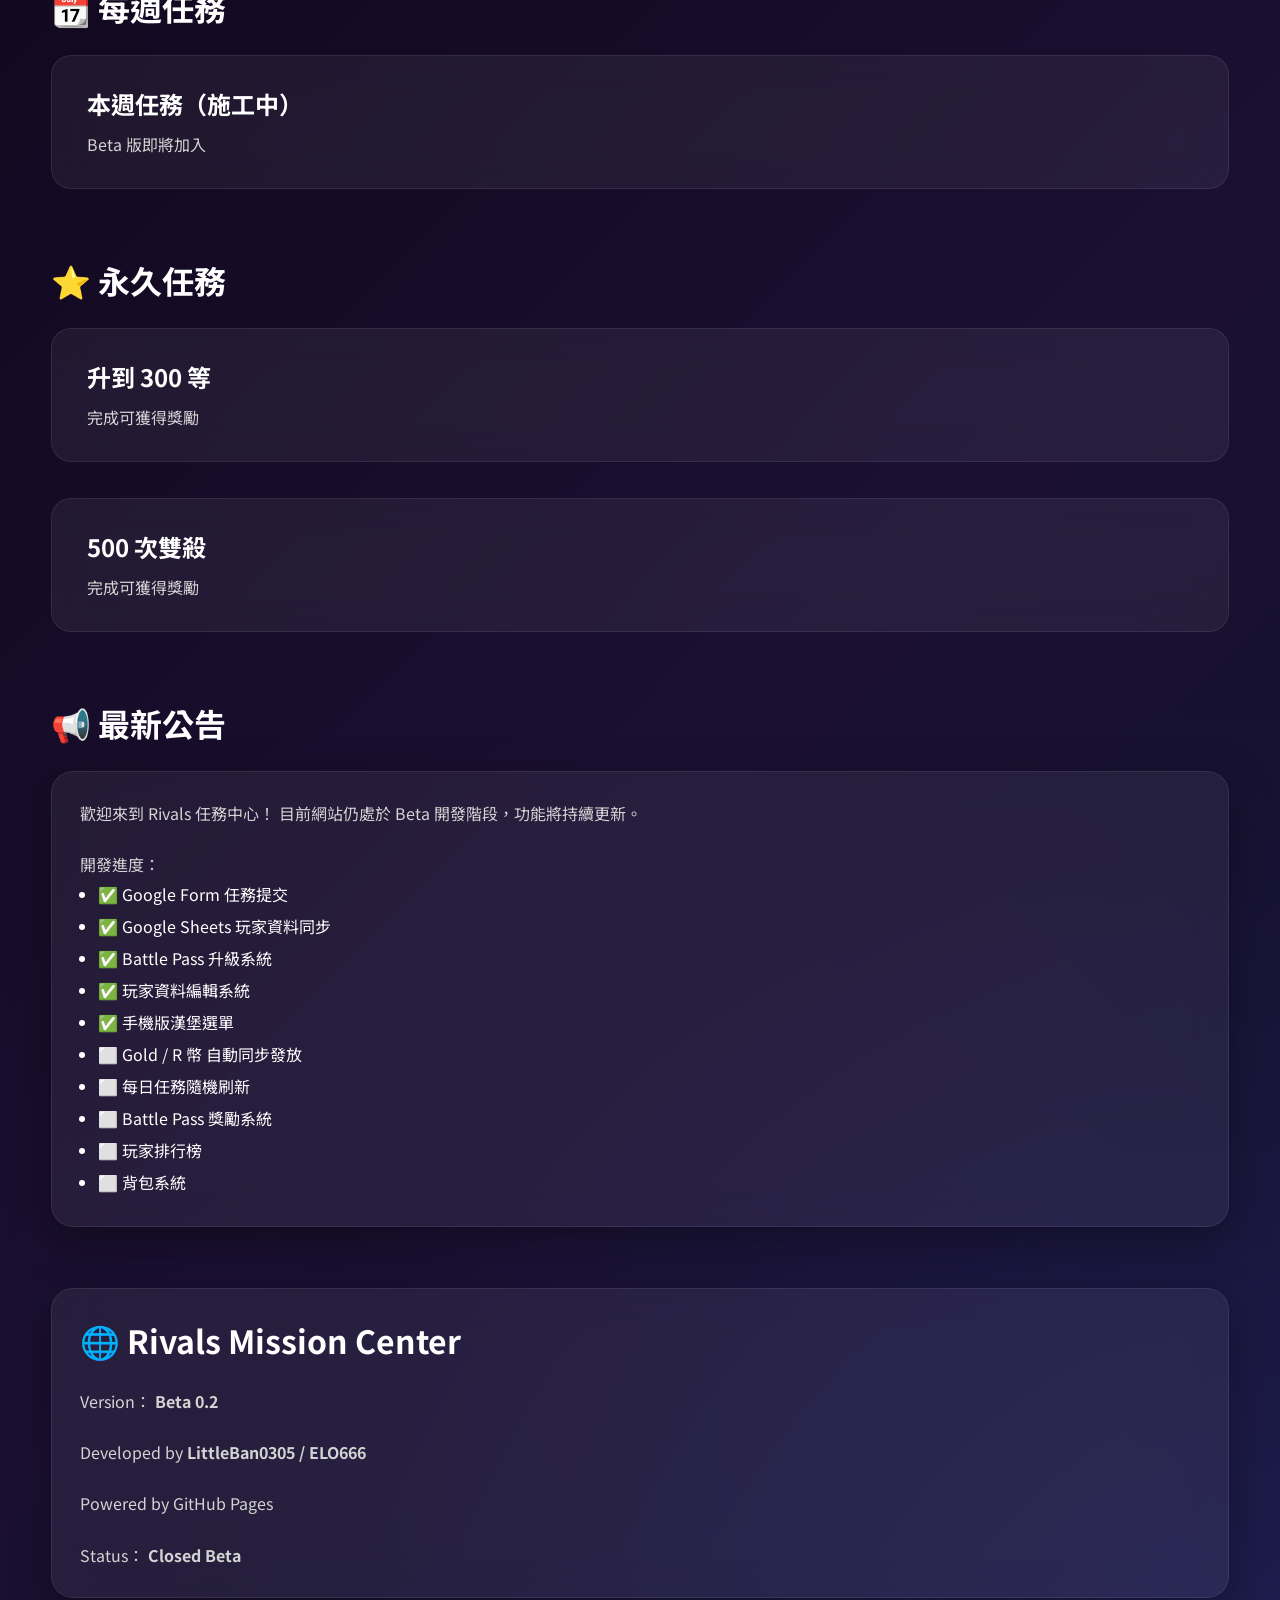
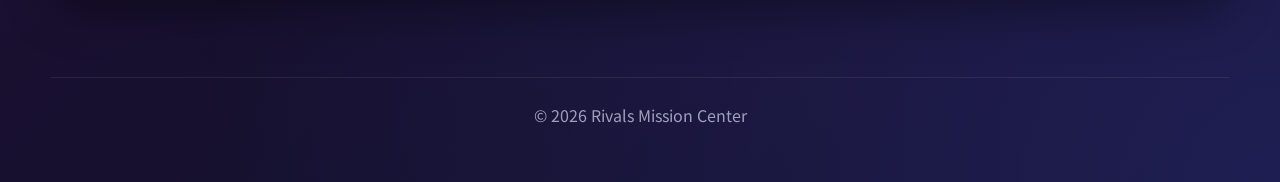
==== commit 9fe7a66f: "Update index.html" ====
--- a/index.html
+++ b/index.html
@@ -437,6 +437,72 @@
 
 </section>
 
+<!-- =======================
+網站資訊
+======================= -->
+
+<section class="mission-section">
+
+<div class="card">
+
+<h2>
+
+🌐 Rivals Mission Center
+
+</h2>
+
+<p>
+
+Version：
+
+<strong>
+
+Beta 0.2
+
+</strong>
+
+</p>
+
+<br>
+
+<p>
+
+Developed by
+
+<strong>
+
+LittleBan0305 / ELO666
+
+</strong>
+
+</p>
+
+<br>
+
+<p>
+
+Powered by GitHub Pages
+
+</p>
+
+<br>
+
+<p>
+
+Status：
+
+<strong>
+
+Closed Beta
+
+</strong>
+
+</p>
+
+</div>
+
+</section>
+
 </main>
 
 <footer>
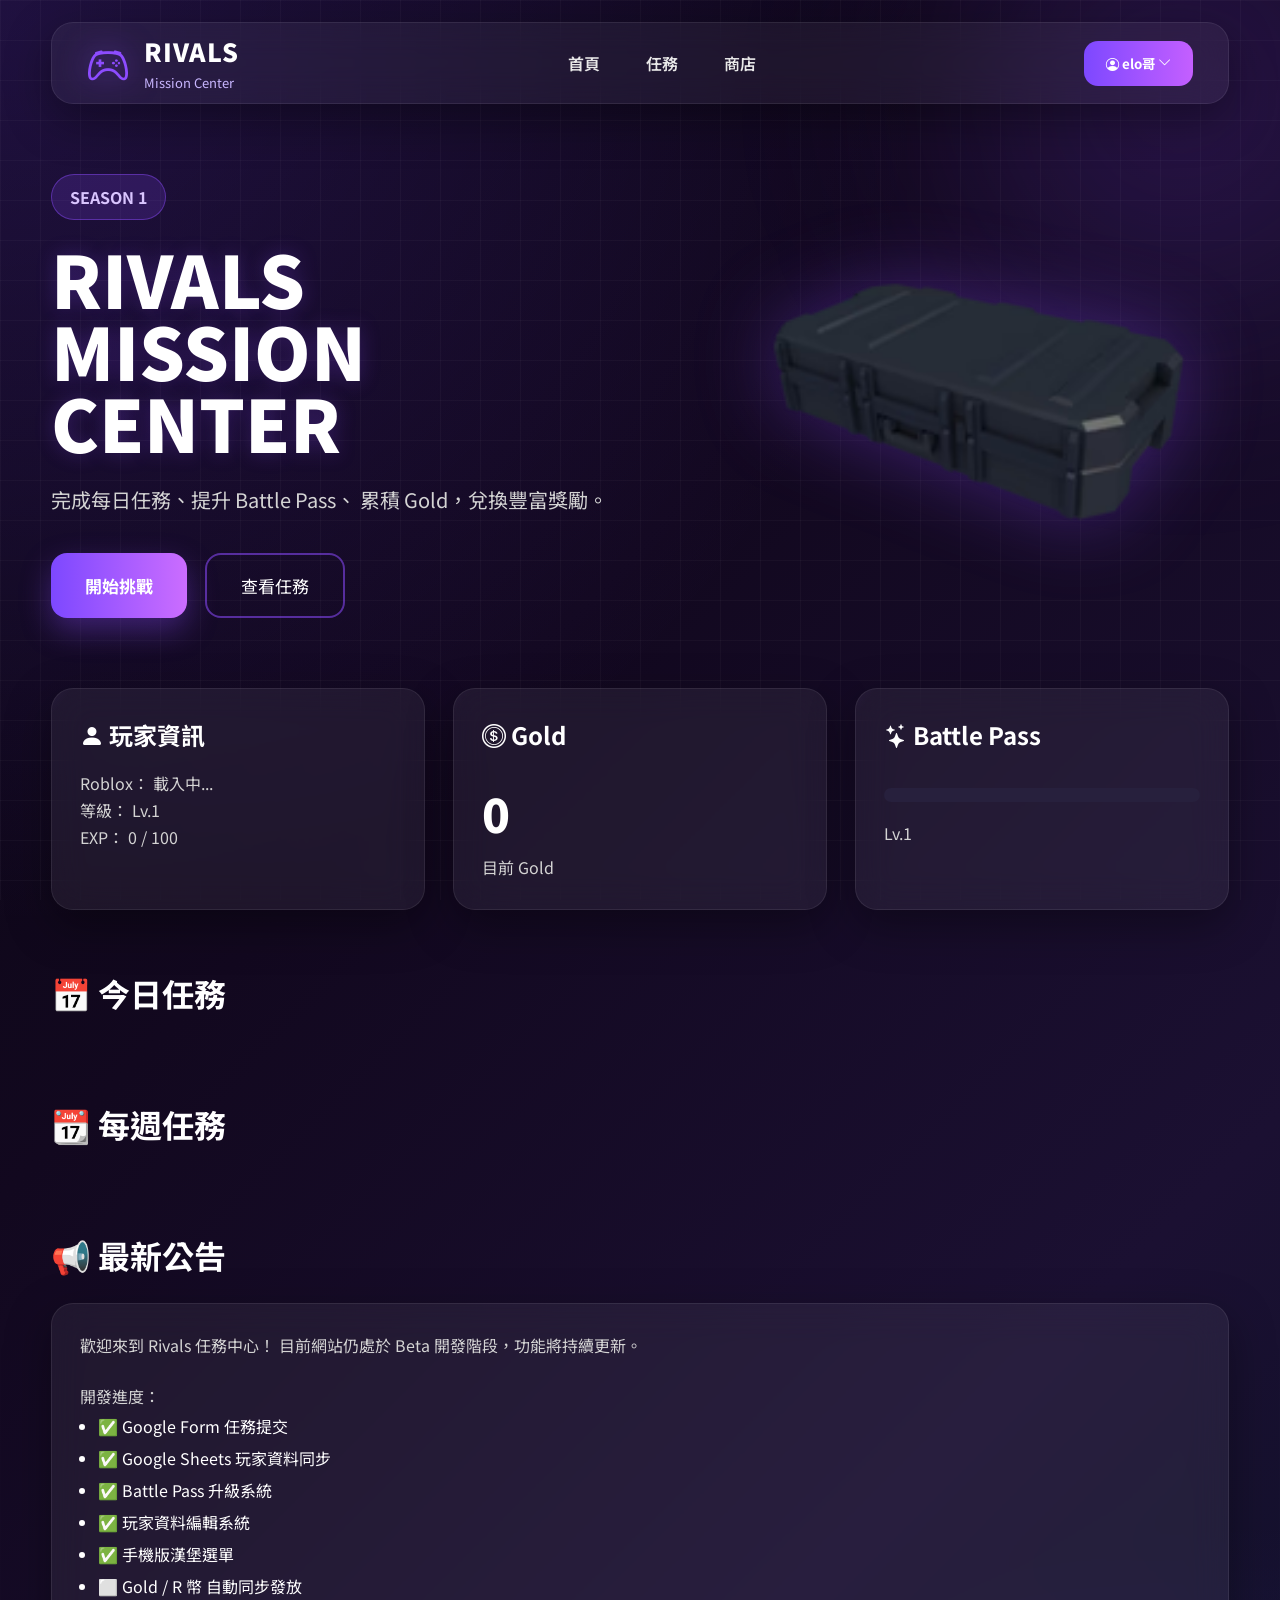
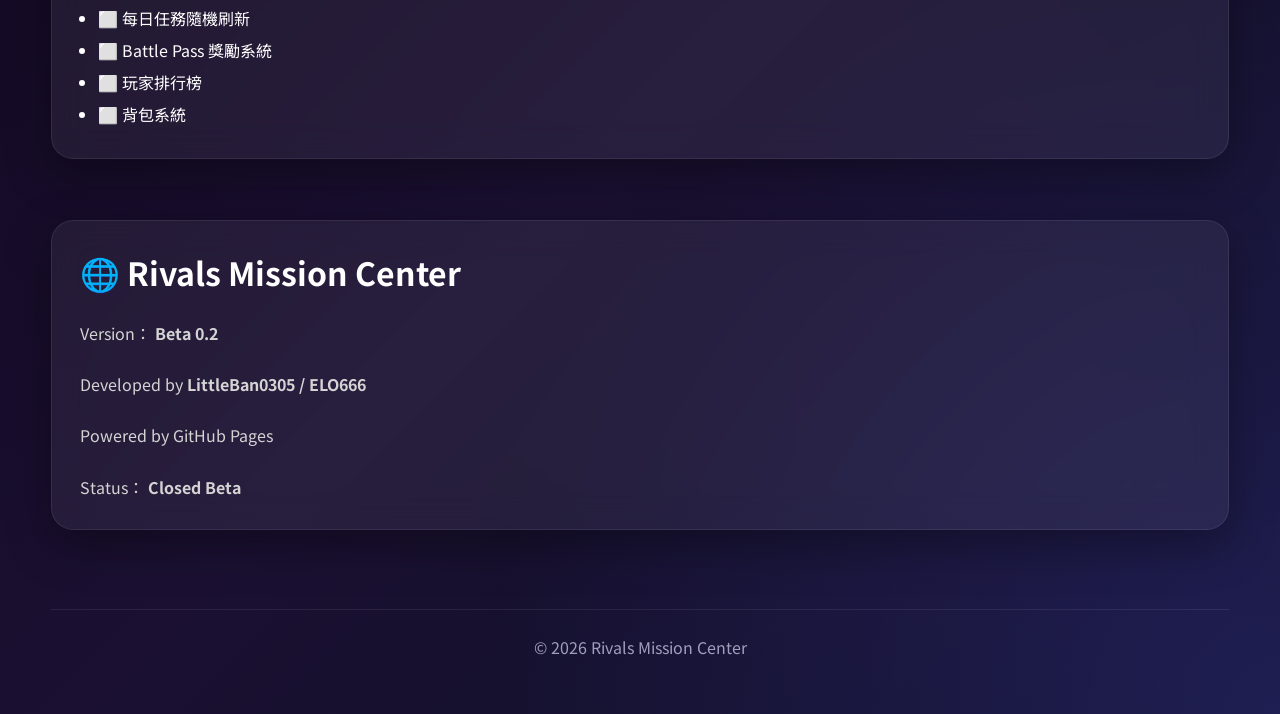
==== commit 42777bb7: "Update index.html" ====
--- a/index.html
+++ b/index.html
@@ -253,62 +253,9 @@
 
 </h2>
 
-<div class="mission-list">
-
-<div class="mission">
-
-<div>
-
-<h3>每日登入</h3>
-
-<p>獎勵：Gold ?　EXP ?</p>
-
-</div>
-
-<button class="btn" onclick="window.location.href='submit.html?id=D001'">
-
-立即提交
-
-</button>
-
-</div>
-
-<div class="mission">
-
-<div>
-
-<h3>完成 3 場對戰</h3>
-
-<p>獎勵：Gold ?　EXP ?</p>
-
-</div>
-
-<button class="btn" onclick="window.location.href='submit.html?id=D002'">
-
-立即提交
-
-</button>
-
-</div>
-
-<div class="mission">
-
-<div>
-
-<h3>贏得 5 場對戰</h3>
-
-<p>獎勵：Gold ?　EXP ?</p>
-
-</div>
-
-<button class="btn" onclick="window.location.href='submit.html?id=D003'">
-
-立即提交
-
-</button>
-
-</div>
-
+<div
+class="mission-list"
+id="homeDailyMissions">
 </div>
 
 </section>
@@ -323,60 +270,9 @@
 
 </h2>
 
-<div class="mission-list">
-
-<div class="mission">
-
-<div>
-
-<h3>本週任務（施工中）</h3>
-
-<p>Beta 版即將加入</p>
-
-</div>
-
-</div>
-
-</div>
-
-</section>
-
-<!-- Permanent -->
-
-<section class="mission-section">
-
-<h2>
-
-⭐ 永久任務
-
-</h2>
-
-<div class="mission-list">
-
-<div class="mission">
-
-<div>
-
-<h3>升到 300 等</h3>
-
-<p>完成可獲得獎勵</p>
-
-</div>
-
-</div>
-
-<div class="mission">
-
-<div>
-
-<h3>500 次雙殺</h3>
-
-<p>完成可獲得獎勵</p>
-
-</div>
-
-</div>
-
+<div
+class="mission-list"
+id="homeWeeklyMissions">
 </div>
 
 </section>
